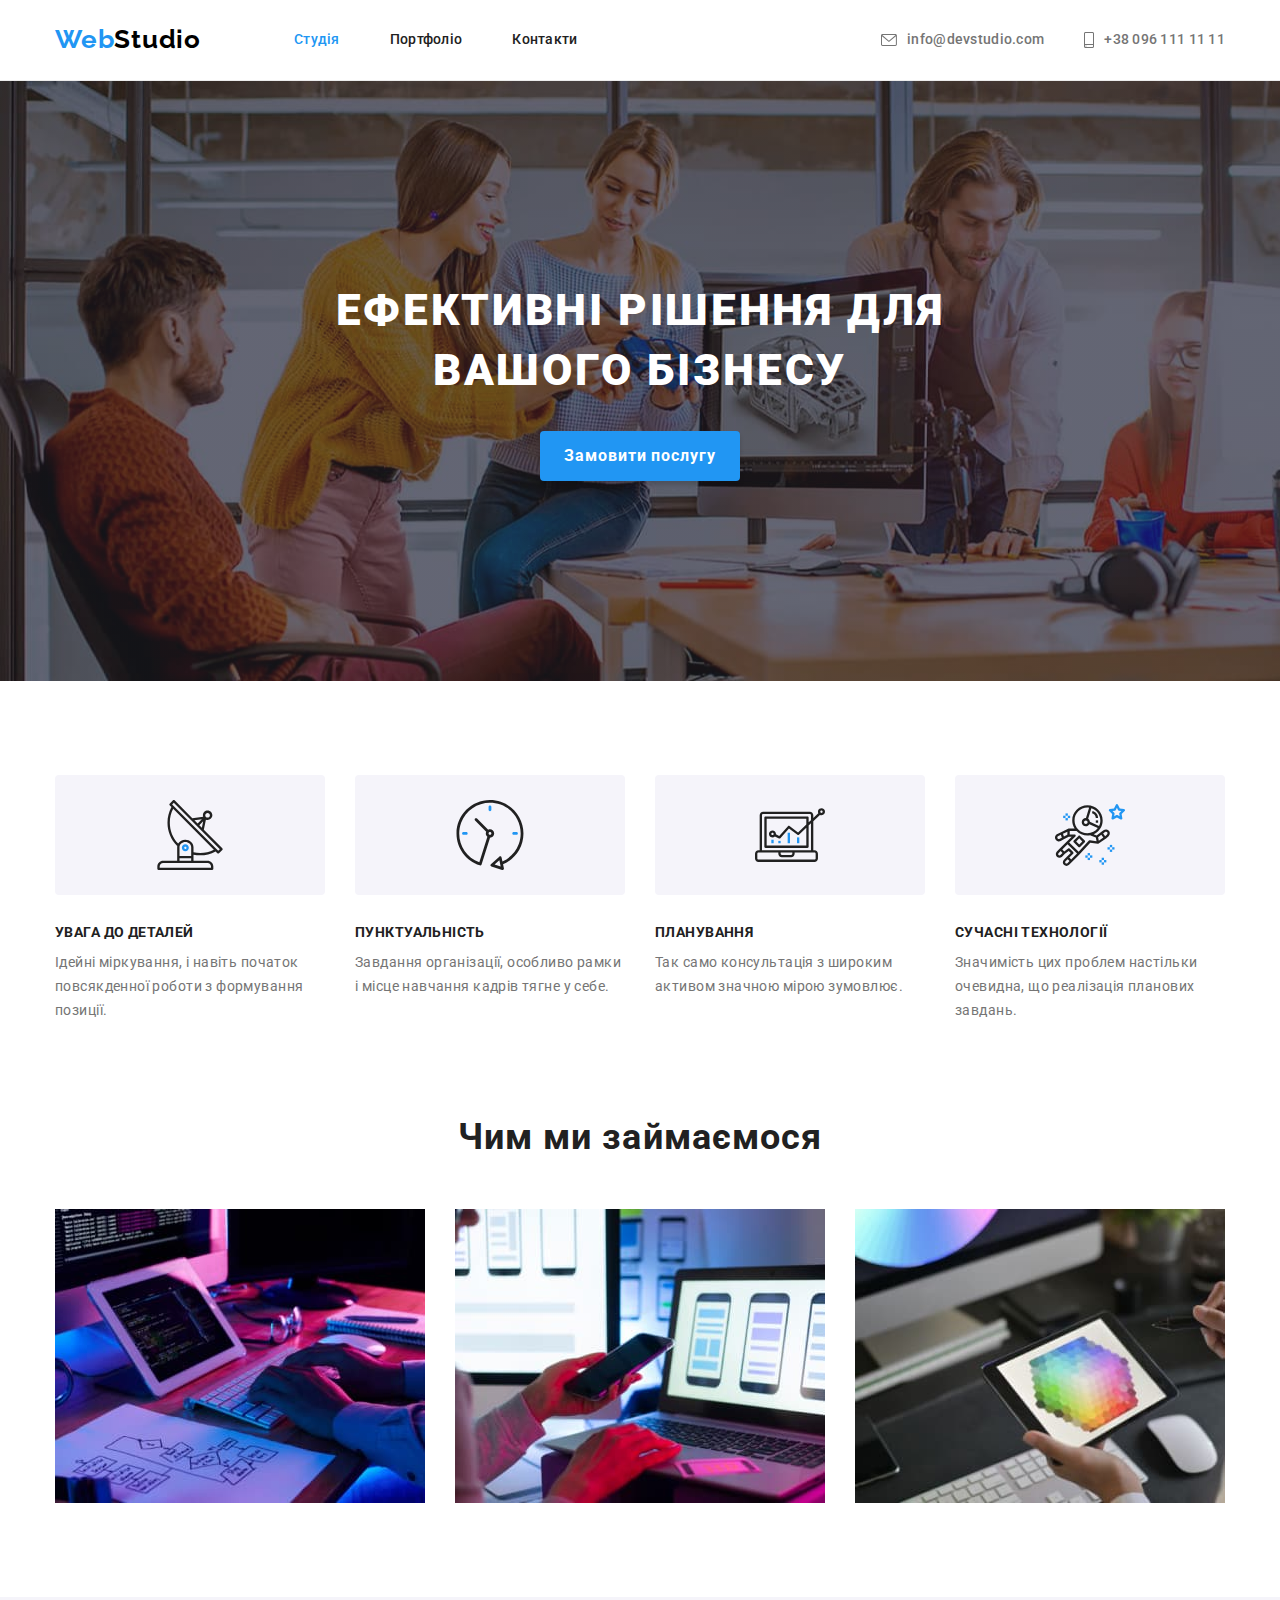
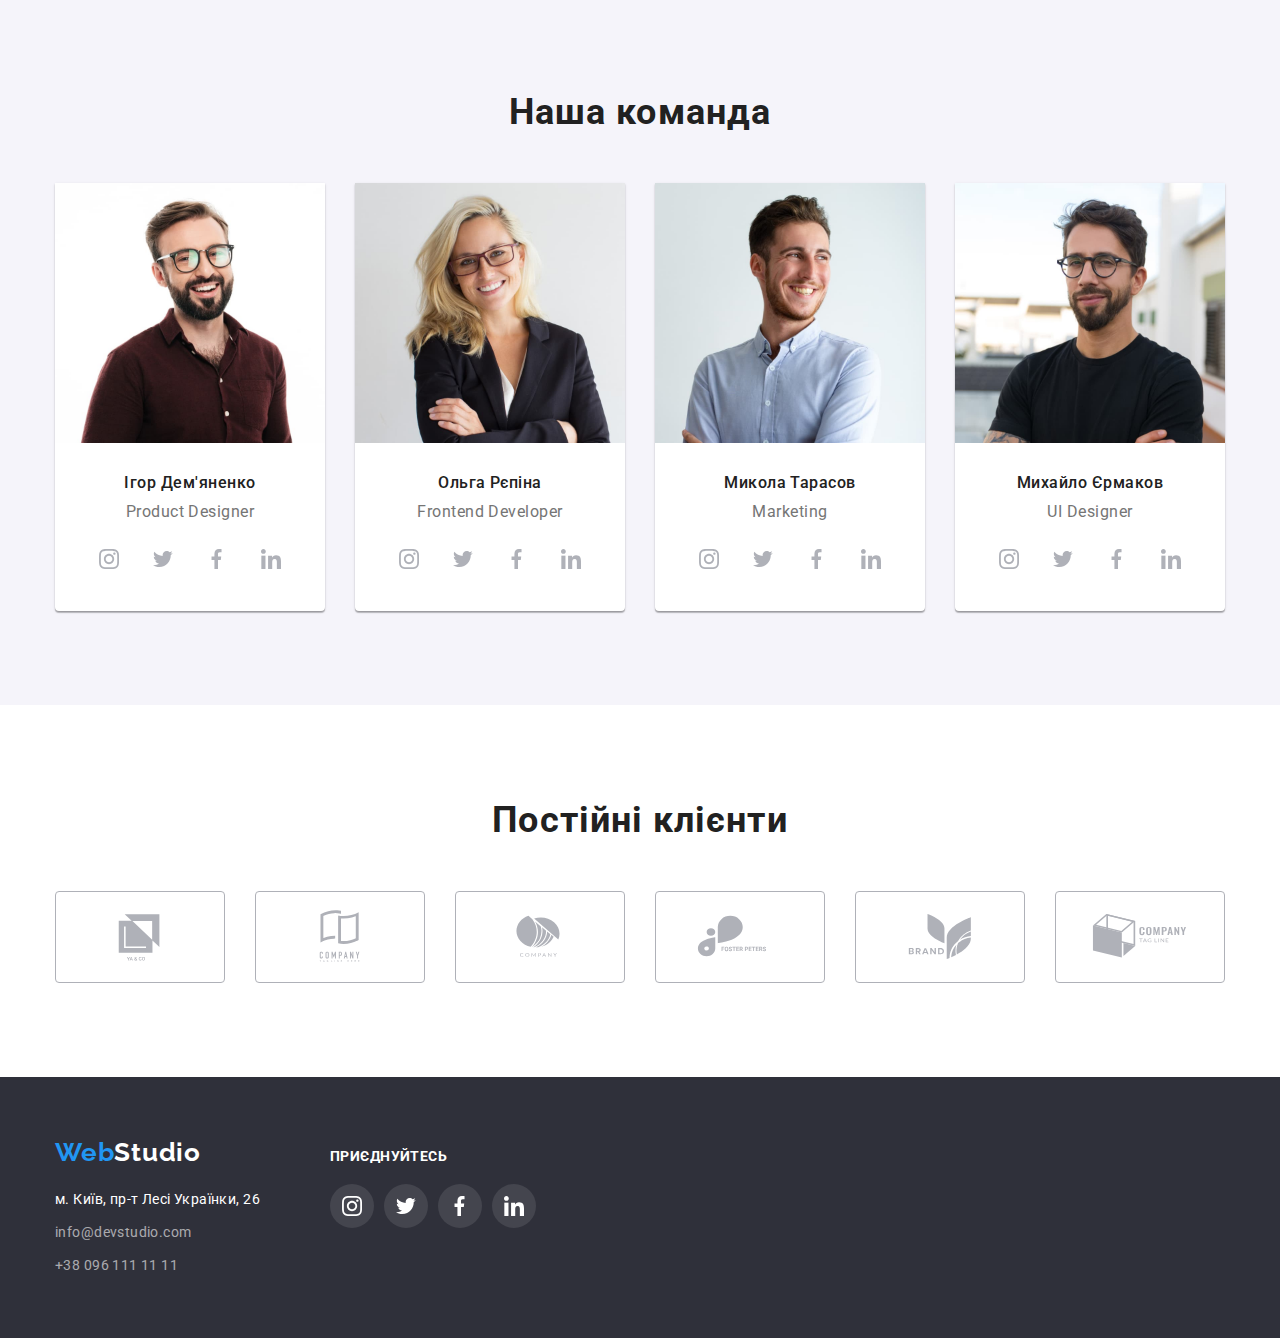
==== index.html @ b42287ae "HM4" ====
<!DOCTYPE html>
<html lang="uk">
  <head>
    <meta charset="UTF-8" />
    <meta http-equiv="X-UA-Compatible" content="IE=edge" />
    <meta name="viewport" content="width=device-width, initial-scale=1.0" />
    <title>WebStudio</title>
    <link rel="preconnect" href="https://fonts.googleapis.com">
    <link rel="preconnect" href="https://fonts.gstatic.com" crossorigin>
    <link href="https://fonts.googleapis.com/css2?family=Raleway:wght@700&family=Roboto:wght@400;500;700;900&display=swap" rel="stylesheet">

    <link rel="stylesheet" href="https://cdnjs.cloudflare.com/ajax/libs/modern-normalize/1.1.0/modern-normalize.min.css">
    <link rel="stylesheet" href="./css/styles.css">
  </head>
  <body>
    <header class="header">
      <div class="container main-nav">
      <!--лого-->
      <a class="logo link" href="#" lang="en">Web<span class="header-logo-second-word">Studio</span></a>
      <!--навігація-->
      <nav class="header-nav">
        <ul class="nav-list list">
          <li class="nav-list-item"><a class="nav-list-link link current" href="#">Студія</a></li>
          <li class="nav-list-item"><a class="nav-list-link link" href="./portfolio.html">Портфоліо</a></li>
          <li class="nav-list-item"><a class="nav-list-link link" href="#">Контакти</a></li>
        </ul>
      </nav>

      <ul class="header-contact list">
        <li class="header-email">
          <a class="header-email-link link" href="mailto:info@devstudio.com">
            <svg class="header-contact-icon" width="16" height="12">
              <use href="./images/icons.svg#icon-envelope"></use>
            </svg>
            info@devstudio.com
          </a>
        </li>
        <li class="header-phone">
          <a class="header-phone-link link" href="tel:+380961111111">
            <svg class="header-contact-icon" width="10" height="16">
              <use href="./images/icons.svg#icon-smartphone"></use>
            </svg>
            +38 096 111 11 11
          </a>
        </li>
      </ul>
    </div>
    </header>
    <main class="main">
      
      <!--Hero-->
      <section class="hero-section section">
        <div class="container">
          <h1 class="hero-title">Ефективні рішення для вашого бізнесу</h1>
          <button class="order-service-button button" type="button">Замовити послугу</button>
        </div>
      </section>

      <!--секція Характеристики студії-->
      <section class="studio-features-section section">
        <div class="container">
          <h2 class="visually-hidden">Характеристики студії</h2>
          <ul class="features-list list">
          <li class="features-list-item">
            <div class="features-icon-container">
              <svg class="features-icon" width="70" height="70">
                <use href="./images/icons.svg#icon-antenna"></use>
              </svg>
            </div>
            <h3 class="features-item-title">УВАГА ДО ДЕТАЛЕЙ</h3>
            <p class="features-item-desc">
              Ідейні міркування, і навіть початок повсякденної роботи з
              формування позиції.
            </p>
          </li>
          <li class="features-list-item">
            <div class="features-icon-container">
              <svg class="features-icon" width="70" height="70">
                <use href="./images/icons.svg#icon-clock"></use>
              </svg>
            </div>
            <h3 class="features-item-title">ПУНКТУАЛЬНІСТЬ</h3>
            <p class="features-item-desc">
              Завдання організації, особливо рамки і місце навчання кадрів тягне
              у себе.
            </p>
          </li>
          <li class="features-list-item">
            <div class="features-icon-container">
              <svg class="features-icon" width="70" height="70">
                <use href="./images/icons.svg#icon-laptop"></use>
              </svg>
            </div>
            <h3 class="features-item-title">ПЛАНУВАННЯ</h3>
            <p class="features-item-desc">
              Так само консультація з широким активом значною мірою зумовлює.
            </p>
          </li>
          <li class="features-list-item">
            <div class="features-icon-container">
              <svg class="features-icon" width="70" height="70">
                <use href="./images/icons.svg#icon-astronaut"></use>
              </svg>
            </div>
            <h3 class="features-item-title">СУЧАСНІ ТЕХНОЛОГІЇ</h3>
            <p class="features-item-desc">
              Значимість цих проблем настільки очевидна, що реалізація планових
              завдань.
            </p>
          </li>
          </ul>
        </div>
      </section>

      <!-- секція Чим ми займаємося з картинками-->
      <section class="studio-work-section section">
        <div class="container">
        <h2 class="section-title">Чим ми займаємося</h2>
        <ul class="work-list list">
          <li class="work-list-item">
            <img
              src="./images/work1.jpg"
              alt="людина друкую"
              width="370"
              height="294"
            />
          </li>
          <li class="work-list-item">
            <img
              src="./images/work2.jpg"
              alt="людина дзвонить"
              width="370"
              height="294"
            />
          </li>
          <li class="work-list-item">
            <img
              src="./images/work3.jpg"
              alt="людина з планшетом"
              width="370"
              height="294"
            />
          </li>
        </ul>
        </div>
      </section>

      <!--секція Наша команда з фото-->
      <section class="team-section section">
        <div class="container">
        <h2 class="section-title">Наша команда</h2>
        <ul class="team-list-img list">
          <li class="team-list-item">
            <img
              src="./images/igor.jpg"
              alt="Ігор Дем'яненко"
              width="270"
            />
            <div class="team-card">
              <h3 class="team-item-title">Ігор Дем'яненко</h3>
              <p class="team-item-desc" lang="en">Product Designer</p>
              <ul class="social-list list">
                <li class="social-list-item">
                  <a href="#" class="social-list-link link">
                    <svg class="social-list-icon" width="20" height="20">
                      <use href="./images/icons.svg#icon-instagram"></use>
                    </svg>
                  </a>
                </li>
                <li class="social-list-item">
                  <a href="#" class="social-list-link link">
                    <svg class="social-list-icon" width="20" height="20">
                      <use href="./images/icons.svg#icon-twitter"></use>
                    </svg>
                  </a>
                </li>
                <li class="social-list-item">
                  <a href="#" class="social-list-link link">
                    <svg class="social-list-icon" width="20" height="20">
                      <use href="./images/icons.svg#icon-facebook"></use>
                    </svg>
                  </a>
                </li>
                <li class="social-list-item">
                  <a href="#" class="social-list-link link">
                    <svg class="social-list-icon" width="20" height="20">
                      <use href="./images/icons.svg#icon-linkedin"></use>
                    </svg>
                  </a>
                </li>
              </ul>
            </div>
          </li>
          <li class="team-list-item">
            <img
              src="./images/olga.jpg"
              alt="Ольга Рєпіна"
              width="270"
            />
            <div class="team-card">
              <h3 class="team-item-title">Ольга Рєпіна</h3>
              <p class="team-item-desc" lang="en">Frontend Developer</p>
              <ul class="social-list list">
                <li class="social-list-item">
                  <a href="#" class="social-list-link link">
                    <svg class="social-list-icon" width="20" height="20">
                      <use href="./images/icons.svg#icon-instagram"></use>
                    </svg>
                  </a>
                </li>
                <li class="social-list-item">
                  <a href="#" class="social-list-link link">
                    <svg class="social-list-icon" width="20" height="20">
                      <use href="./images/icons.svg#icon-twitter"></use>
                    </svg>
                  </a>
                </li>
                <li class="social-list-item">
                  <a href="#" class="social-list-link link">
                    <svg class="social-list-icon" width="20" height="20">
                      <use href="./images/icons.svg#icon-facebook"></use>
                    </svg>
                  </a>
                </li>
                <li class="social-list-item">
                  <a href="#" class="social-list-link link">
                    <svg class="social-list-icon" width="20" height="20">
                      <use href="./images/icons.svg#icon-linkedin"></use>
                    </svg>
                  </a>
                </li>
              </ul>
            </div>
          </li>
          <li class="team-list-item">
            <img
              src="./images/mykola.jpg"
              alt="Микола Тарасов"
              width="270"
            />
            <div class="team-card">
              <h3 class="team-item-title">Микола Тарасов</h3>
              <p class="team-item-desc" lang="en">Marketing</p>
              <ul class="social-list list">
                <li class="social-list-item">
                  <a href="#" class="social-list-link link">
                    <svg class="social-list-icon" width="20" height="20">
                      <use href="./images/icons.svg#icon-instagram"></use>
                    </svg>
                  </a>
                </li>
                <li class="social-list-item">
                  <a href="#" class="social-list-link link">
                    <svg class="social-list-icon" width="20" height="20">
                      <use href="./images/icons.svg#icon-twitter"></use>
                    </svg>
                  </a>
                </li>
                <li class="social-list-item">
                  <a href="#" class="social-list-link link">
                    <svg class="social-list-icon" width="20" height="20">
                      <use href="./images/icons.svg#icon-facebook"></use>
                    </svg>
                  </a>
                </li>
                <li class="social-list-item">
                  <a href="#" class="social-list-link link">
                    <svg class="social-list-icon" width="20" height="20">
                      <use href="./images/icons.svg#icon-linkedin"></use>
                    </svg>
                  </a>
                </li>
              </ul>
            </div>
          </li>
          <li class="team-list-item">
            <img
              src="./images/michael.jpg"
              alt="Михайло Єрмаков"
              width="270"
            />
            <div class="team-card">
              <h3 class="team-item-title">Михайло Єрмаков</h3>
              <p class="team-item-desc" lang="en">UI Designer</p>
              <ul class="social-list list">
                <li class="social-list-item">
                  <a href="#" class="social-list-link link">
                    <svg class="social-list-icon" width="20" height="20">
                      <use href="./images/icons.svg#icon-instagram"></use>
                    </svg>
                  </a>
                </li>
                <li class="social-list-item">
                  <a href="#" class="social-list-link link">
                    <svg class="social-list-icon" width="20" height="20">
                      <use href="./images/icons.svg#icon-twitter"></use>
                    </svg>
                  </a>
                </li>
                <li class="social-list-item">
                  <a href="#" class="social-list-link link">
                    <svg class="social-list-icon" width="20" height="20">
                      <use href="./images/icons.svg#icon-facebook"></use>
                    </svg>
                  </a>
                </li>
                <li class="social-list-item">
                  <a href="#" class="social-list-link link">
                    <svg class="social-list-icon" width="20" height="20">
                      <use href="./images/icons.svg#icon-linkedin"></use>
                    </svg>
                  </a>
                </li>
              </ul>
            </div>
          </li>
        </ul>
        </div>
      </section>

      <!-- секція Постійні клієнти -->
      <section class="clients-section section">
        <div class="container">
          <h2 class="section-title" lang="uk">Постійні клієнти</h2>
          <ul class="clients-list list">
            <li class="clients-list-item">
              <a href="#" class="clients-link">
                <svg class="clients-icon" width="106" height="60">
                  <use href="./images/icons.svg#icon-yaco"></use>
                </svg>
              </a>
            </li>
            <li class="clients-list-item">
              <a href="#" class="clients-link">
                <svg class="clients-icon" width="106" height="60">
                  <use href="./images/icons.svg#icon-tagline"></use>
                </svg>
              </a>
            </li>
            <li class="clients-list-item">
              <a href="#" class="clients-link">
                <svg class="clients-icon" width="106" height="60">
                  <use href="./images/icons.svg#icon-company"></use>
                </svg>
              </a>
            </li>
            <li class="clients-list-item">
              <a href="#" class="clients-link">
                <svg class="clients-icon" width="106" height="60">
                  <use href="./images/icons.svg#icon-fosterpeters"></use>
                </svg>
              </a>
            </li>
            <li class="clients-list-item">
              <a href="#" class="clients-link">
                <svg class="clients-icon" width="106" height="60">
                  <use href="./images/icons.svg#icon-brand"></use>
                </svg>
              </a>
            </li>
            <li class="clients-list-item">
              <a href="#" class="clients-link">
                <svg class="clients-icon" width="106" height="60">
                  <use href="./images/icons.svg#icon-companytagline"></use>
                </svg>
              </a>
            </li>
        </ul>
        </div>
      </section>
    </main>
    <footer class="footer">
      <div class="footer-container container">
        <div class="footer-contacts-container">
          <a class="footer-logo logo link" href="#" lang="en">Web<span class="footer-logo-second-word">Studio</span></a>
          <address class="footer-contacts">
          м. Київ, пр-т Лесі Українки, 26
          <ul class="footer-contacts-list list">
            <li class="contacts-list-item"><a class="footer-email-link link" href="mailto:info@devstudio.com">info@devstudio.com</a></li>
            <li class="contacts-list-item"><a class="footer-phone-link link" href="tel:+380961111111">+38 096 111 11 11</a>
            </li>
          </ul>
        </address>
        </div>

      <div class="footer-socials-container">
        <p class="footer-socials-text">приєднуйтесь</p>
        <ul class="footer-socials-list list">
        <li class="footer-socials-item">
          <a href="#" class="footer-socials-link link">
            <svg class="footer-socials-icon" width="20" height="20">
              <use href="./images/icons.svg#icon-instagram"></use>
            </svg>
          </a>
        </li>
        <li class="footer-socials-item">
          <a href="#" class="footer-socials-link link">
            <svg class="footer-socials-icon" width="20" height="20">
              <use href="./images/icons.svg#icon-twitter"></use>
            </svg>
          </a>
        </li>
        <li class="footer-socials-item">
          <a href="#" class="footer-socials-link link">
            <svg class="footer-socials-icon" width="20" height="20">
              <use href="./images/icons.svg#icon-facebook"></use>
            </svg>
          </a>
        </li>
        <li class="footer-socials-item">
          <a href="#" class="footer-socials-link link">
            <svg class="footer-socials-icon" width="20" height="20">
              <use href="./images/icons.svg#icon-linkedin"></use>
            </svg>
          </a>
        </li>
        </ul>
      </div>
    </div>
    </footer>
  </body>
</html>
---- css/styles.css ----
:root {
    --primary-font-family: 'Roboto', sans-serif;
    --secondary-font-family: 'Raleway', sans-serif;

    --primary-text-color-theme-dark: #FFFFFF;
    --secondary-text-color-theme-dark: rgba(255, 255, 255, 0.6);
    --primary-text-color-theme-light: #212121;
    --secondary-text-color-theme-light: #757575;

    --dark-background-section-color: #2F303A;
    --light-background-section-color: #F5F4FA;
    --white-background-section-color: #FFFFFF;
    --accent-color: #2196F3;

    --secondary-logo-color-header: #000000;
    --secondary-logo-color-footer: #FFFFFF;

    --button-background-color: #F5F4FA;
    --button-text-color: #212121;
    --button-text-hover-color: #FFFFFF;
    --blue-button-hover-color: #188CE8;

    --main-border-color: #ECECEC;
    --card-border-color: #EEEEEE;

    --icons-fill-light-background: #AFB1B8;
    --icons-light-background:  #F5F4FA;
    --icons-dark-background: rgba(255, 255, 255, 0.1);
    --icons-fill-dark-background: #FFFFFF;

}

body {
    font-family: var(--primary-font-family);
    color: var(--primary-text-color-theme-light);
    background-color: #FFFFFF;
}

/* ------------------- utilities ----------------*/
.list {
    list-style: none;
}

.link {
    text-decoration: none;
}

ul {
    padding-inline-start: 0px;
    margin-top: 0px;
    margin-bottom: 0px;
}

.button {
    border-width: 0px;

    cursor: pointer;
}

h1, h2, h3, p {
    margin: 0px;
}

img {
    display: block;
    max-width: 100%;
    height: auto;
}

address {
    font-style: normal;
}

.container {
    width: 1200px;
    padding-right: 15px;
    padding-left: 15px;
    margin-right: auto;
    margin-left: auto;
}
/* ------------------- utilities ----------------*/



/* ======================================Studio========================================== */
/* ================ start components ================ */
.visually-hidden {
    position: absolute;
    white-space: nowrap;
    width: 1px;
    height: 1px;
    overflow: hidden;
    border: 0;
    padding: 0;
    clip: rect(0 0 0 0);
    clip-path: inset(50%);
    margin: -1px;
}

/* logo */
.logo {
    display: inline-block;

    font-family: var(--secondary-font-family);
    font-weight: 700;
    font-size: 26px;
    line-height: 1.2;
    letter-spacing: 0.03em;
    color: var(--accent-color);
}

.header-logo-second-word {
    color: var(--secondary-logo-color-header);
}

.footer-logo-second-word {
    color: var(--secondary-logo-color-footer);
}

header .logo {
    margin-right: 93px;
}

/* header */
.header-email-link,
.header-phone-link {
    display: flex;
    align-items: center;
    font-weight: 500;
    font-size: 14px;
    line-height: 1.14;
    letter-spacing: 0.02em;
    color: var(--secondary-text-color-theme-light);
}

.header-email-link:hover,
.header-email-link:focus,
.header-phone-link:hover,
.header-phone-link:focus {
    color: var(--accent-color);
}

.nav-list-link.current {
    color: var(--accent-color);
}

/* features section */
.features-item-title {
    margin-bottom: 10px;

    font-weight: 700;
    font-size: 14px;
    line-height: 1.14;
    letter-spacing: 0.03em;
    text-transform: uppercase;
    color: var(--primary-text-color-theme-light);
}

.features-item-desc {
    font-size: 14px;
    line-height: 1.71;
    letter-spacing: 0.03em;
    color: var(--secondary-text-color-theme-light);
}

/* team section */
.team-list-item {
    background-color: #FFFFFF;
    box-shadow: 0px 1px 3px rgba(0, 0, 0, 0.12), 0px 1px 1px rgba(0, 0, 0, 0.14), 0px 2px 1px rgba(0, 0, 0, 0.2);
    border-radius: 0px 0px 4px 4px;
}

.team-list-item:not(:last-child) {
    margin-right: 30px;
}

.team-item-title {
    margin-bottom: 10px;

    font-weight: 500;
    font-size: 16px;
    line-height: 1.20;
    text-align: center;
    letter-spacing: 0.03em;
    color: var(--primary-text-color-theme-light);
}

.team-item-desc {
    margin-bottom: 16px;

    font-size: 16px;
    line-height: 1.20;
    text-align: center;
    letter-spacing: 0.03em;
    color: var(--secondary-text-color-theme-light);
}

.social-list {
    display: flex;
    justify-content: center;
}

.social-list-item:not(:last-child) {
    margin-right: 10px;
}

.social-list-icon {
    fill: var(--icons-fill-light-background);
}

.social-list-link {
    display: flex;
    align-items: center;
    justify-content: center;
    width: 44px;
    height: 44px;
    border-radius: 50%;
}

.social-list-link:hover, 
.social-list-link:focus {
    background-color: var(--accent-color);
}

.social-list-link:hover .social-list-icon,
.social-list-link:focus .social-list-icon {
    fill: #FFFFFF;
}

/* clients section */
.clients-list {
    display: flex;
    justify-content: center;
}

.clients-link {
    display: flex;
    align-items: center;
    justify-content: center;
    width: 170px;
    height: 92px;

    border: 1px solid var(--icons-fill-light-background);
    border-radius: 4px;
}

.clients-list-item:not(:last-child) {
    margin-right: 30px;
}

.clients-icon {
    fill: var(--icons-fill-light-background);
}

.clients-link:hover,
.clients-link:focus {
    border-color: var(--accent-color);
}

.clients-link:hover .clients-icon,
.clients-link:focus .clients-icon {
    fill: var(--accent-color);
}
/* ================ end components ================ */



/* ================= start header ================= */
.nav-list-link {
    display: block;
    padding-top: 32px;
    padding-bottom: 32px;

    font-weight: 500;
    font-size: 14px;
    line-height: 1.14;
    letter-spacing: 0.02em;
    color: var(--primary-text-color-theme-light);
}

.nav-list-link:hover, 
.nav-list-link:focus {
    color: var(--accent-color);
}

.header {
    border-bottom: 1px solid var(--main-border-color);
}

.main-nav {
    display: flex;
    align-items: center;
}

.nav-list, .header-contact {
    display: flex;
}

.header-contact {
    margin-left: auto;
}

.nav-list .nav-list-item:not(:last-child) {
    margin-right: 50px;
}

.header-contact .header-email, .header-phone:not(:last-child) {
    margin-right: 40px;
}

.header-contact-icon {
    margin-right: 10px;
    fill: currentColor;
}
/* ================= end header ================= */




/* ================ start main ================ */
.section {
    padding: 94px 0;
}

.hero-section {
    margin: auto;
    padding-top: 200px;
    padding-bottom: 200px;
    text-align: center;

    background-image: linear-gradient(rgba(47, 48, 58, 0.4),rgba(47, 48, 58, 0.4)), url(../images/backgroundimg.jpg);
    max-width: 1600px;
    background-size: cover;
    background-color: #C4C4C4;
}

.hero-title {
    width: 696px;
    margin: 0 auto;
    margin-bottom: 30px;

    font-weight: 900;
    font-size: 44px;
    line-height: 1.36;
    letter-spacing: 0.06em;
    text-transform: uppercase;
    color: var(--primary-text-color-theme-dark);
}

.order-service-button {
    text-align: center;
    padding: 10px 24px;
    margin: 0px;
    min-width: 200px;

    font-family: inherit;
    font-weight: 700;
    font-size: 16px;
    line-height: 1.88;
    text-align: center;
    letter-spacing: 0.06em;
    color: var(--button-text-hover-color);
    background: var(--accent-color);
    border-radius: 4px;
    box-shadow: 0px 4px 4px rgba(0, 0, 0, 0.15);
}

.order-service-button:hover,
.order-service-button:focus {
    background: var(--blue-button-hover-color);
    box-shadow: 0px 4px 4px rgba(0, 0, 0, 0.15);
}

.section-title {
    margin-bottom: 50px;

    font-weight: 700;
    font-size: 36px;
    line-height: 1.17;
    text-align: center;
    letter-spacing: 0.03em;
    color: var(--primary-text-color-theme-light);
}

/* features section */
.features-list {
    display: flex;
}

.features-list-item{
    width: 270px;
}

.features-list-item:not(:last-child) {
    margin-right: 30px;
}

.features-icon-container {
    display: flex;
    align-items:center;
    justify-content: center;
    height: 120px;
    margin-bottom: 30px;

    background-color: var(--icons-light-background);
    border-radius: 4px;
}

.features-icon {
    background-color: var(--light-background-section-color);
}


.studio-work-section {
    padding-top: 0px;
}

.work-list {
    display: flex;
}

.work-list-item:not(:last-child) {
    margin-right: 30px;
}

/* team section */
.team-section {
    background-color: var(--light-background-section-color);
}

.team-list-img {
    display: flex;
}

.team-card {
    padding-top: 30px;
    padding-bottom: 30px;
}
/* ================ end main ================ */


/* ================ start footer ================ */
.footer-contacts {
    font-size: 14px;
    line-height: 1.71;
    letter-spacing: 0.03em;
    color: var(--primary-text-color-theme-dark);
}

.footer-email-link {
    color: var(--secondary-text-color-theme-dark);
}

.footer-email-link:hover,
.footer-email-link:focus {
    color: var(--accent-color);
}

.footer-phone-link {
    color: var(--secondary-text-color-theme-dark);
}

.footer-phone-link:hover,
.footer-phone-link:focus {
    color: var(--accent-color);
}

.footer {
    background-color: var(--dark-background-section-color);
}

.footer {
    padding-top: 60px;
    padding-bottom: 60px;
}

.footer .logo {
    margin-bottom: 20px;
}

.footer-contacts-list {
    padding-left: 0px;
}

.contacts-list-item:not(:last-child) {
    margin-bottom: 9px;
}

.contacts-list-item:nth-child(1) {
    margin-top: 9px;
}

.footer-socials-list {
    display: flex;
}

.footer-socials-link {
    display: flex;
    width: 44px;
    height: 44px;
    border-radius: 50%;
    background-color: var(--icons-dark-background);
}

.footer-socials-link:hover,
.footer-socials-link:focus {
    background-color: var(--accent-color);
}

.footer-socials-icon {
    margin: auto;
    fill: var(--icons-fill-dark-background);
}

.footer-socials-text {
    margin-bottom: 20px;

    font-family: inherit;
    font-style: normal;
    font-weight: 700;
    font-size: 14px;
    line-height: 16px;
    letter-spacing: 0.03em;
    text-transform: uppercase;
    color: var(--primary-text-color-theme-dark);
}

.footer-socials-item:not(:last-child) {
    margin-right: 10px;
}

.footer-container {
    display: flex;
    align-items: baseline;
}

.footer-contacts-container {
    margin-right: 70px;
}
/* ================ end footer ================ */







/* ======================================Portfolio========================================== */
/* ================ start components ================ */
.proj-filter-button {
    padding: 6px 22px;

    font-family: inherit;
    font-weight: 500;
    font-size: 16px;
    line-height: 1.62;
    text-align: center;
    letter-spacing: 0.03em;
    background: var(--button-background-color);
    border-color: var(--button-background-color);
    border-radius: 4px;
    border-style: none;
    color: var(--button-text-color);
}

.proj-filter-button:hover, 
.proj-filter-button:focus {
    background: var(--accent-color);
    box-shadow: 0px 3px 1px rgba(0, 0, 0, 0.1), 0px 1px 2px rgba(0, 0, 0, 0.08), 0px 2px 2px rgba(0, 0, 0, 0.12);
    color: var(--button-text-hover-color);
}

.proj-filter-button.current {
    color: var(--button-text-hover-color);
    background-color: var(--accent-color);
    box-shadow: 0px 3px 1px rgba(0, 0, 0, 0.1), 0px 1px 2px rgba(0, 0, 0, 0.08), 0px 2px 2px rgba(0, 0, 0, 0.12);
}

.proj-filter-option:not(:last-child) {
    margin-right: 8px;
}

/* project cards */
.proj-list-item {
    margin-right: 30px;
    margin-bottom: 30px;
    background: #FFFFFF;
}

.proj-list-item:nth-child(3n) {
    margin-right: 0px;
}

.proj-list-item:nth-last-child(-n + 3) {
    margin-bottom: 0px;
}

.proj-link {
    display: block;
}

.proj-link:hover,
.proj-link:focus {
    box-shadow: 0px 1px 1px rgba(0, 0, 0, 0.12), 0px 4px 4px rgba(0, 0, 0, 0.06), 1px 4px 6px rgba(0, 0, 0, 0.16);
}

.proj-card {
    padding: 20px 24px 20px 24px;
    border-right: 1px solid var(--card-border-color);
    border-left: 1px solid var(--card-border-color);
    border-bottom: 1px solid var(--card-border-color);
}

.proj-title {
    margin-bottom: 4px;

    font-weight: 700;
    font-size: 18px;
    line-height: 2;
    letter-spacing: 0.06em;
    color: var(--primary-text-color-theme-light);
}

.proj-description {
    font-size: 16px;
    line-height: 1.88;
    letter-spacing: 0.03em;
    color: var(--secondary-text-color-theme-light);
}
/* ================ end components ================ */


/* ================ start main ================ */
.proj-filter {
    display: flex;
    justify-content: center;
    margin-bottom: 50px;
}

.proj-list {
    display: flex;
    flex-wrap: wrap;
}
/* ================= end main ================= */
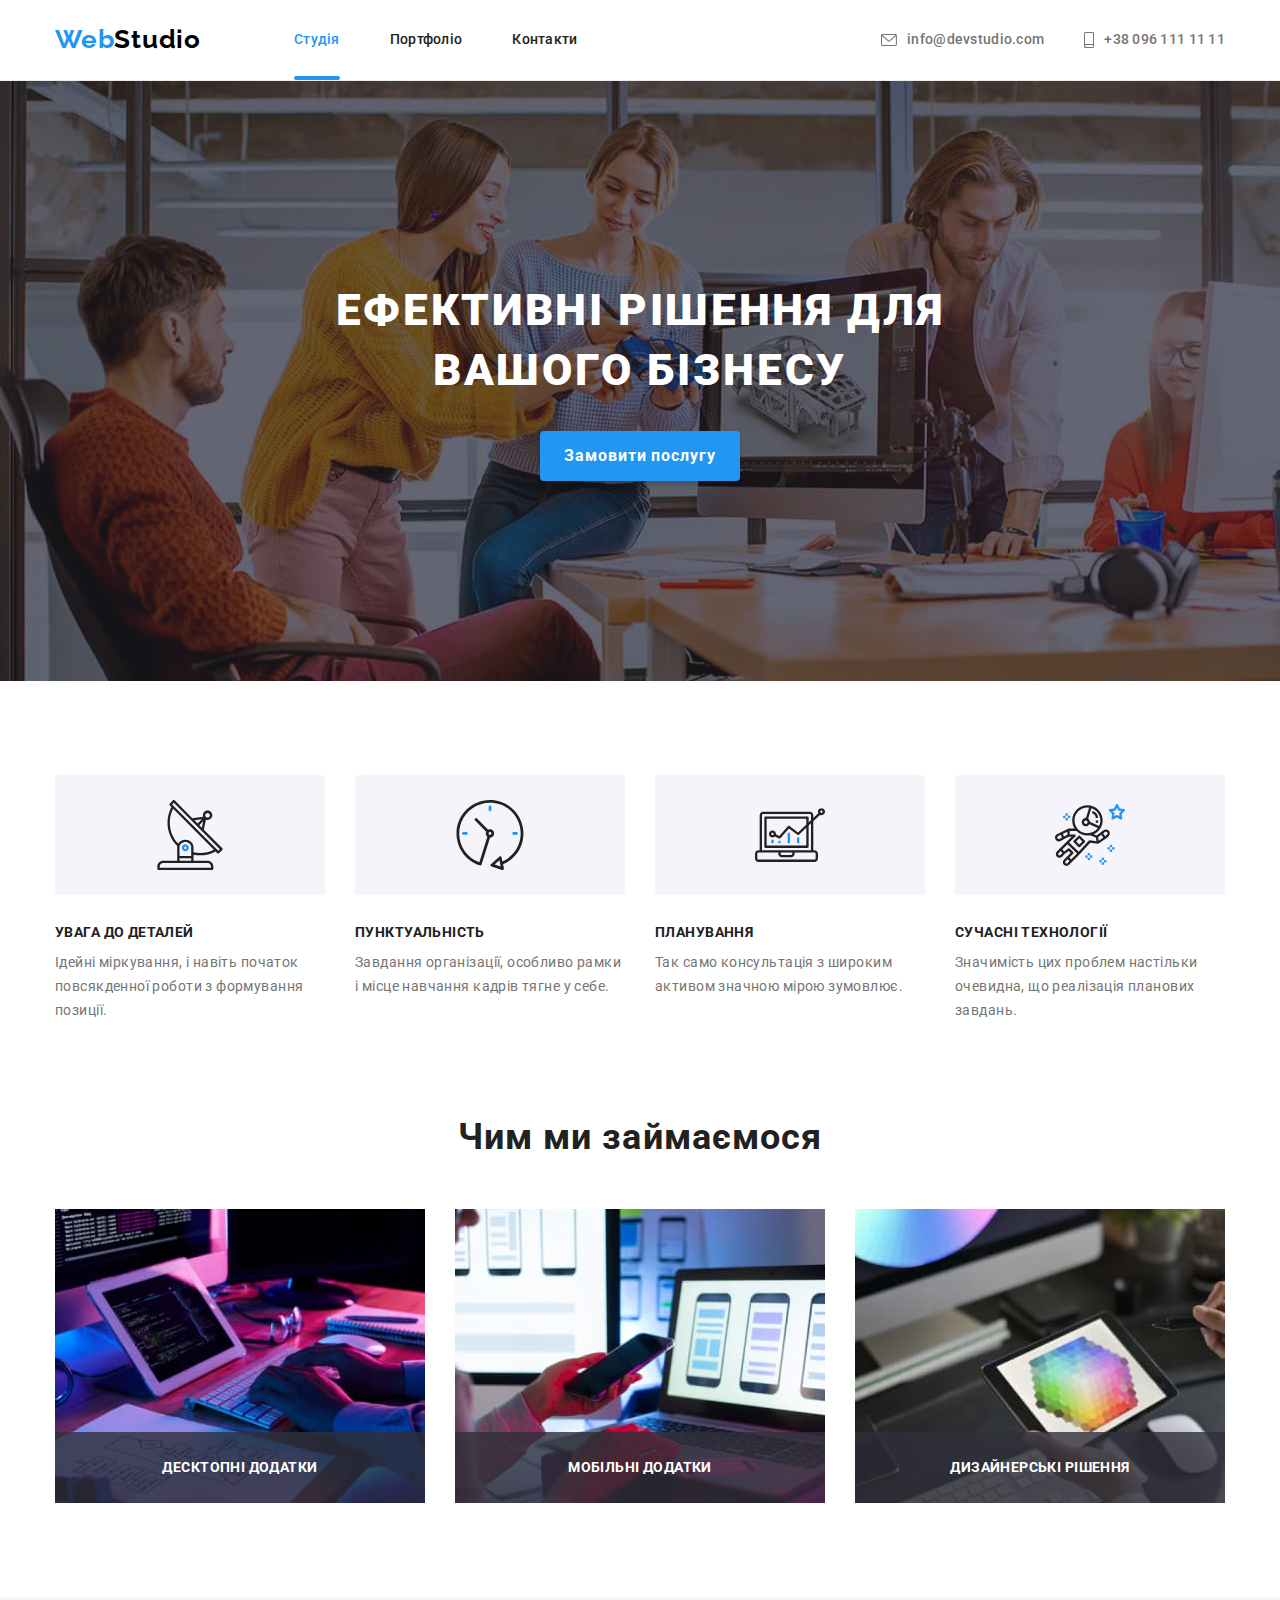
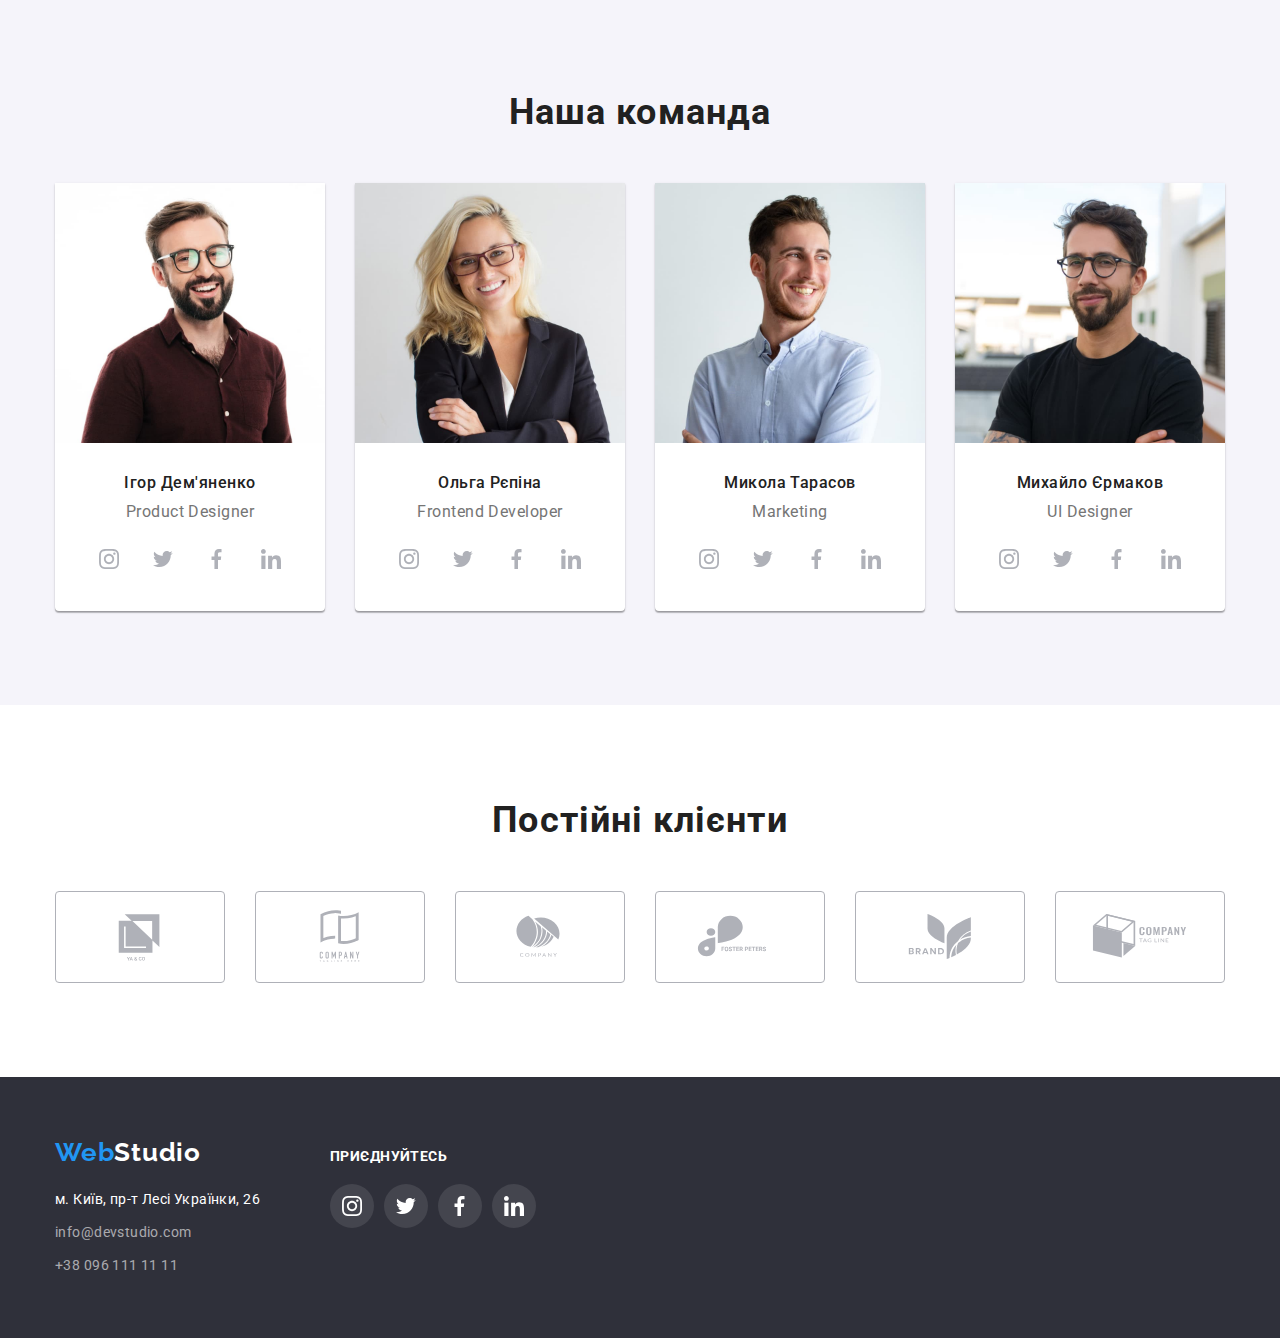
==== commit d1d16c4e: "added positioned text to work list img" ====
--- a/index.html
+++ b/index.html
@@ -47,7 +47,7 @@
     </div>
     </header>
     <main class="main">
-      
+
       <!--Hero-->
       <section class="hero-section section">
         <div class="container">
@@ -124,6 +124,9 @@
               width="370"
               height="294"
             />
+            <div class="work-item-text">
+              <p class="work-text">Десктопні додатки</p>
+            </div>
           </li>
           <li class="work-list-item">
             <img
@@ -132,6 +135,9 @@
               width="370"
               height="294"
             />
+            <div class="work-item-text">
+              <p class="work-text">Мобільні додатки</p>
+            </div>
           </li>
           <li class="work-list-item">
             <img
@@ -140,6 +146,9 @@
               width="370"
               height="294"
             />
+            <div class="work-item-text">
+              <p class="work-text">Дизайнерські рішення</p>
+            </div>
           </li>
         </ul>
         </div>
--- a/css/styles.css
+++ b/css/styles.css
@@ -28,6 +28,7 @@
     --icons-dark-background: rgba(255, 255, 255, 0.1);
     --icons-fill-dark-background: #FFFFFF;
 
+    --transition-animation: 250ms cubic-bezier(0.4, 0, 0.2, 1)
 }
 
 body {
@@ -131,6 +132,8 @@
     line-height: 1.14;
     letter-spacing: 0.02em;
     color: var(--secondary-text-color-theme-light);
+
+    transition: color var(--transition-animation);
 }
 
 .header-email-link:hover,
@@ -141,7 +144,23 @@
 }
 
 .nav-list-link.current {
+    position: relative; 
+
     color: var(--accent-color);
+}
+
+.nav-list-link.current::after {
+    content: '';
+
+    position: absolute;
+    left: 0;
+    bottom: 0;
+
+    display: block;
+    width: 100%;
+    height: 4px;
+    border-radius: 2px;
+    background-color: var(--accent-color);
 }
 
 /* features section */
@@ -204,10 +223,6 @@
     margin-right: 10px;
 }
 
-.social-list-icon {
-    fill: var(--icons-fill-light-background);
-}
-
 .social-list-link {
     display: flex;
     align-items: center;
@@ -215,6 +230,8 @@
     width: 44px;
     height: 44px;
     border-radius: 50%;
+
+    transition: background-color var(--transition-animation);
 }
 
 .social-list-link:hover, 
@@ -222,6 +239,12 @@
     background-color: var(--accent-color);
 }
 
+.social-list-icon {
+    fill: var(--icons-fill-light-background);
+
+    transition: fill var(--transition-animation);
+}
+
 .social-list-link:hover .social-list-icon,
 .social-list-link:focus .social-list-icon {
     fill: #FFFFFF;
@@ -231,6 +254,10 @@
 .clients-list {
     display: flex;
     justify-content: center;
+}
+
+.clients-list-item:not(:last-child) {
+    margin-right: 30px;
 }
 
 .clients-link {
@@ -242,19 +269,19 @@
 
     border: 1px solid var(--icons-fill-light-background);
     border-radius: 4px;
-}
-
-.clients-list-item:not(:last-child) {
-    margin-right: 30px;
-}
-
-.clients-icon {
-    fill: var(--icons-fill-light-background);
+
+    transition: border-color var(--transition-animation);
 }
 
 .clients-link:hover,
 .clients-link:focus {
     border-color: var(--accent-color);
+}
+
+.clients-icon {
+    fill: var(--icons-fill-light-background);
+
+    transition: fill var(--transition-animation);
 }
 
 .clients-link:hover .clients-icon,
@@ -276,6 +303,8 @@
     line-height: 1.14;
     letter-spacing: 0.02em;
     color: var(--primary-text-color-theme-light);
+
+    transition: color var(--transition-animation);
 }
 
 .nav-list-link:hover, 
@@ -360,14 +389,16 @@
     text-align: center;
     letter-spacing: 0.06em;
     color: var(--button-text-hover-color);
-    background: var(--accent-color);
+    background-color: var(--accent-color);
     border-radius: 4px;
     box-shadow: 0px 4px 4px rgba(0, 0, 0, 0.15);
+
+    transition: background-color var(--transition-animation), box-shadow var(--transition-animation);
 }
 
 .order-service-button:hover,
 .order-service-button:focus {
-    background: var(--blue-button-hover-color);
+    background-color: var(--blue-button-hover-color);
     box-shadow: 0px 4px 4px rgba(0, 0, 0, 0.15);
 }
 
@@ -423,6 +454,31 @@
     margin-right: 30px;
 }
 
+.work-list-item {
+    position: relative;
+}
+
+.work-item-text {
+    position: absolute;
+
+    bottom: 0;
+    background-color: rgba(47, 48, 58, 0.8);
+    width: 100%;
+    padding-top: 27px;
+    padding-bottom: 27px;
+}
+
+.work-text {
+    display: flex;
+    justify-content: center;
+
+    color: var(--primary-text-color-theme-dark);
+    font-size: 14px;
+    font-weight: 700;
+    letter-spacing: 0.03em;
+    text-transform: uppercase;
+}
+
 /* team section */
 .team-section {
     background-color: var(--light-background-section-color);
@@ -449,6 +505,8 @@
 
 .footer-email-link {
     color: var(--secondary-text-color-theme-dark);
+    
+    transition: color var(--transition-animation);
 }
 
 .footer-email-link:hover,
@@ -458,6 +516,8 @@
 
 .footer-phone-link {
     color: var(--secondary-text-color-theme-dark);
+
+    transition: color var(--transition-animation);
 }
 
 .footer-phone-link:hover,
@@ -500,6 +560,8 @@
     height: 44px;
     border-radius: 50%;
     background-color: var(--icons-dark-background);
+
+    transition: background-color var(--transition-animation);
 }
 
 .footer-socials-link:hover,
@@ -556,16 +618,18 @@
     line-height: 1.62;
     text-align: center;
     letter-spacing: 0.03em;
-    background: var(--button-background-color);
+    background-color: var(--button-background-color);
     border-color: var(--button-background-color);
     border-radius: 4px;
     border-style: none;
     color: var(--button-text-color);
+
+    transition: background-color var(--transition-animation), color var(--transition-animation), box-shadow var(--transition-animation);
 }
 
 .proj-filter-button:hover, 
 .proj-filter-button:focus {
-    background: var(--accent-color);
+    background-color: var(--accent-color);
     box-shadow: 0px 3px 1px rgba(0, 0, 0, 0.1), 0px 1px 2px rgba(0, 0, 0, 0.08), 0px 2px 2px rgba(0, 0, 0, 0.12);
     color: var(--button-text-hover-color);
 }
@@ -597,6 +661,8 @@
 
 .proj-link {
     display: block;
+
+    transition: box-shadow var(--transition-animation);
 }
 
 .proj-link:hover,
